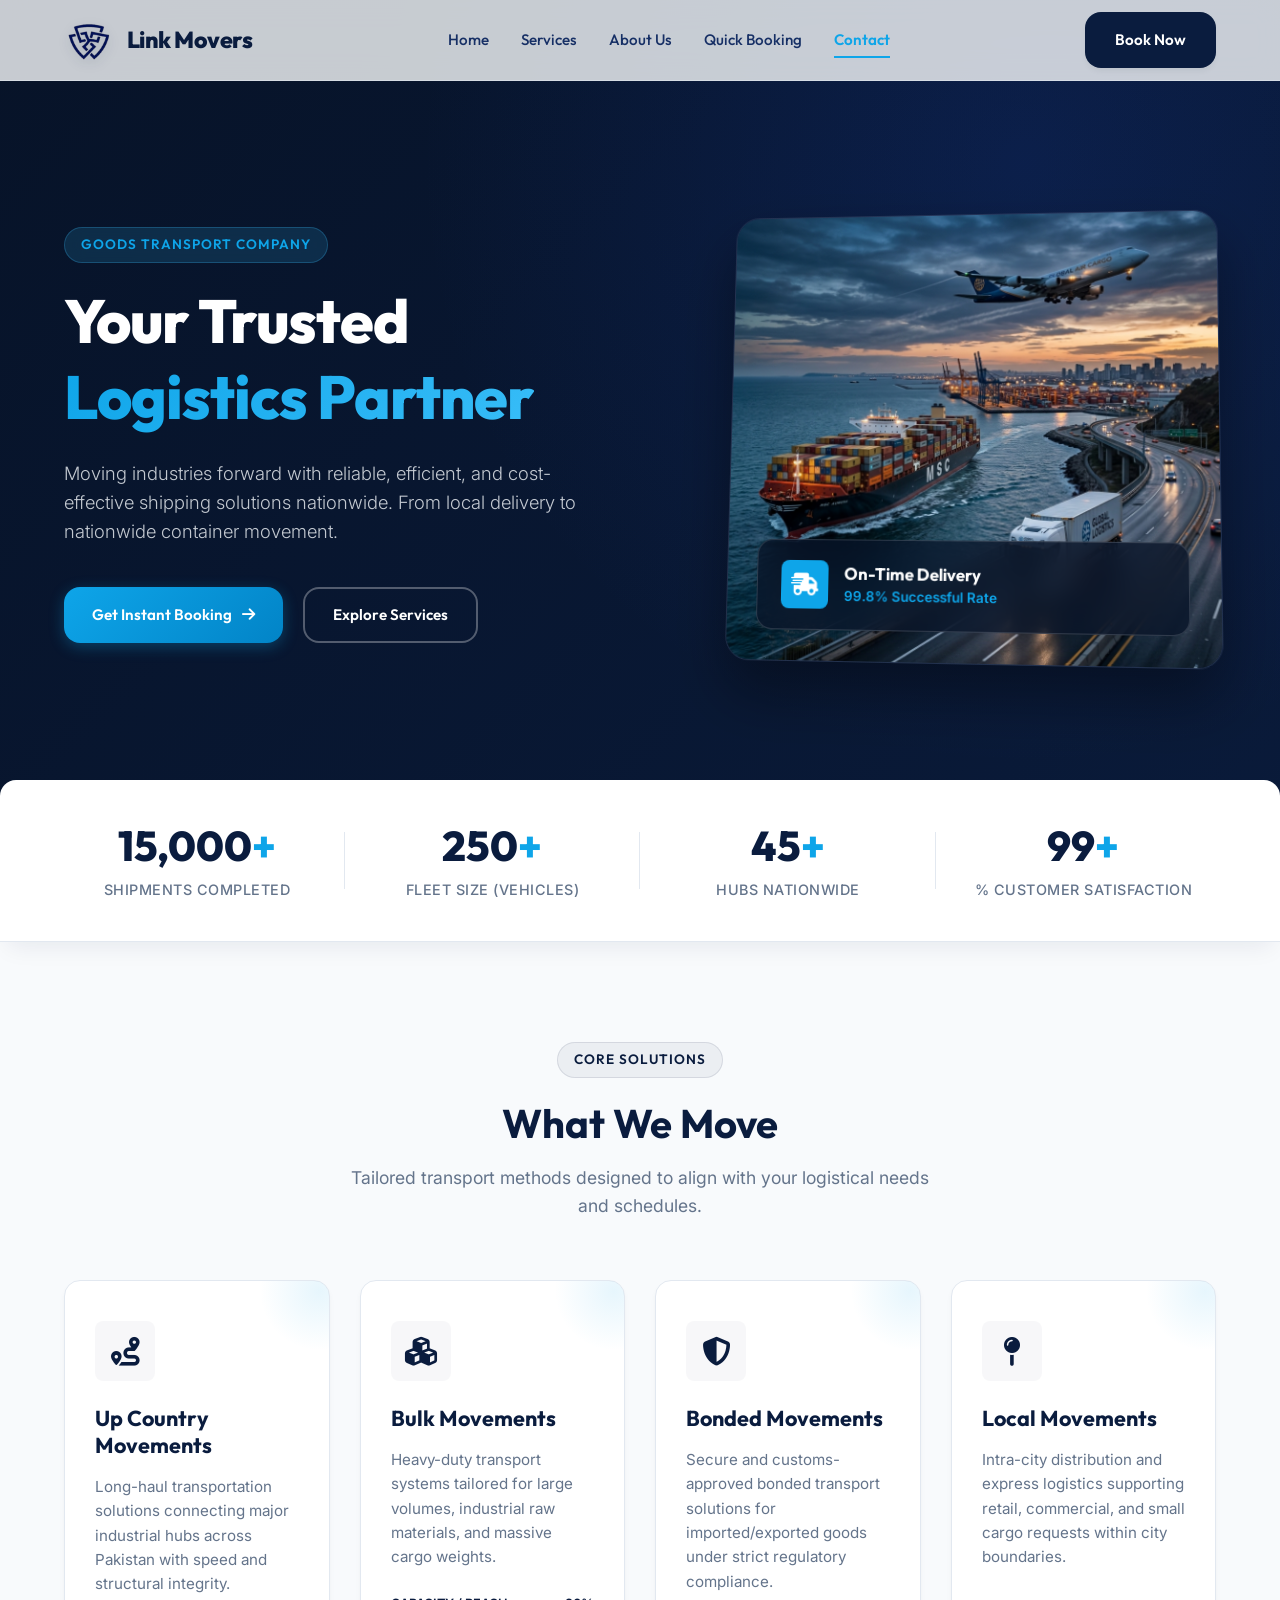
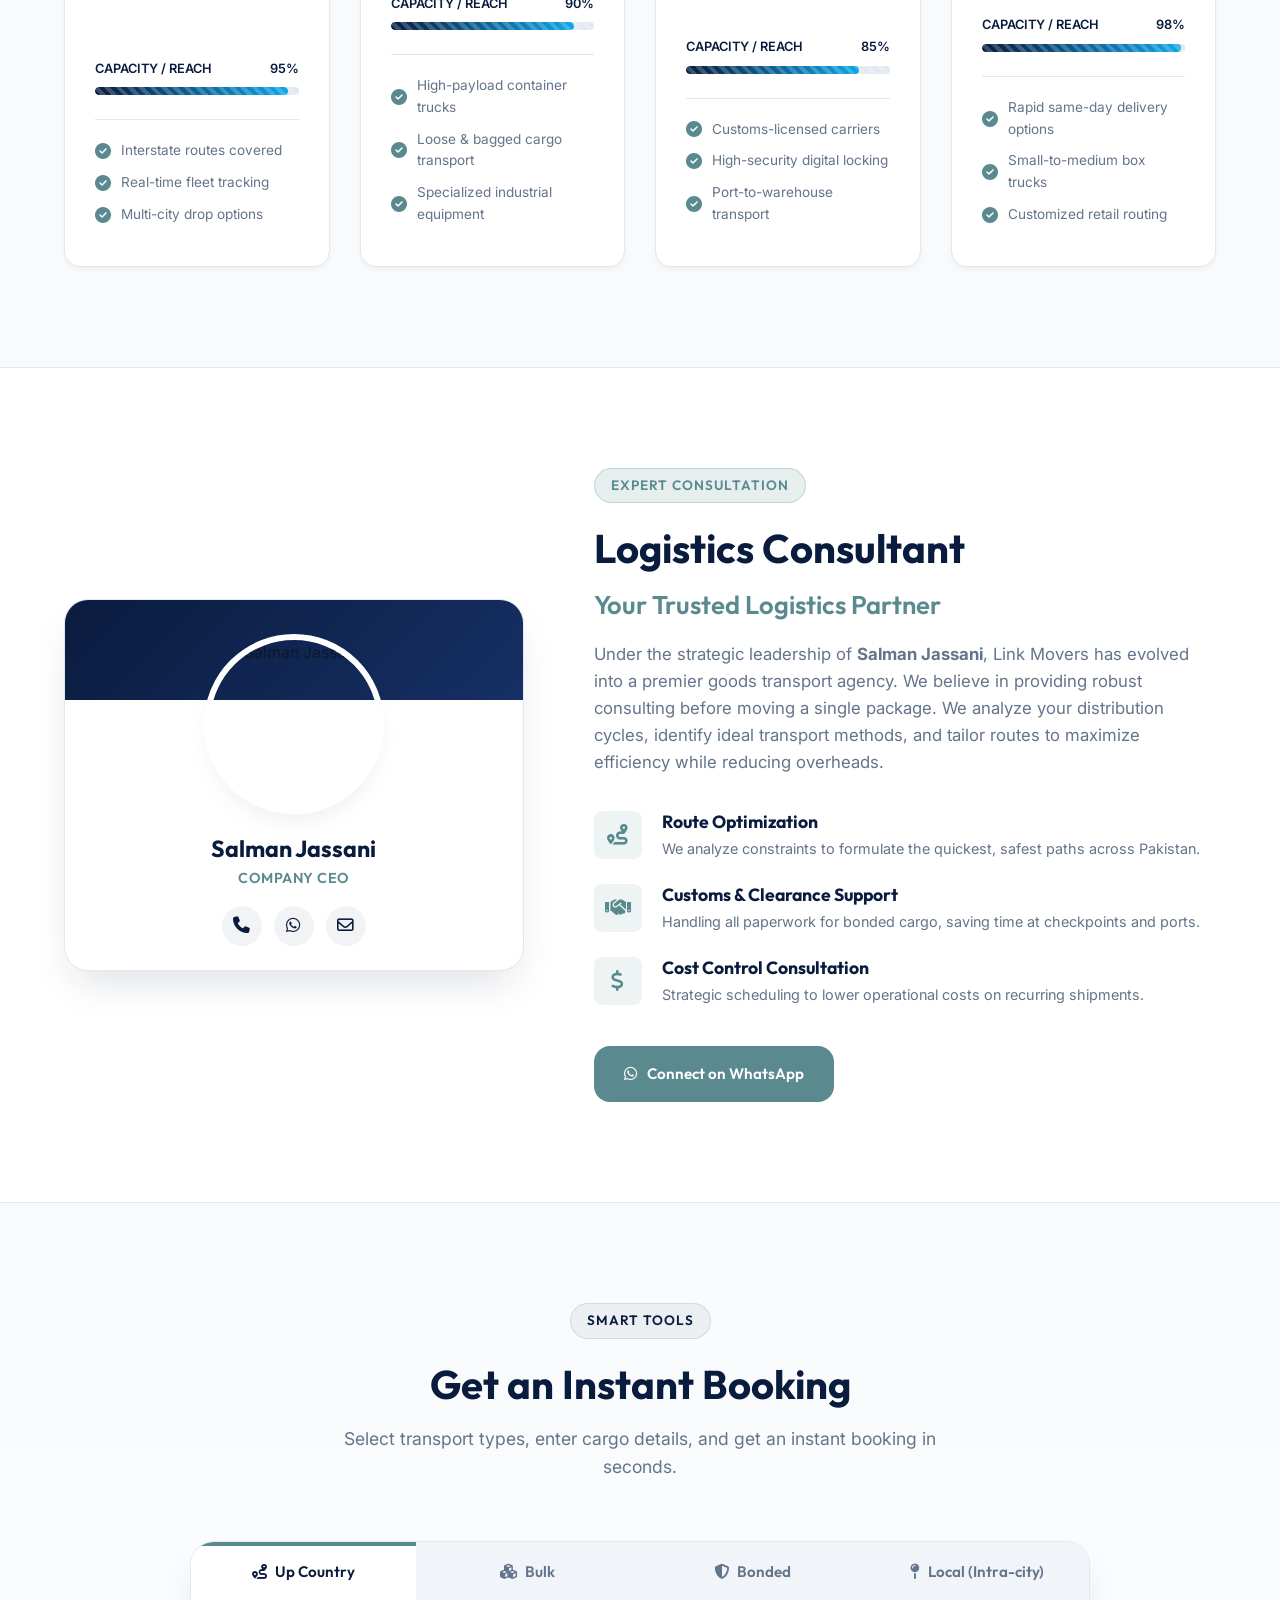
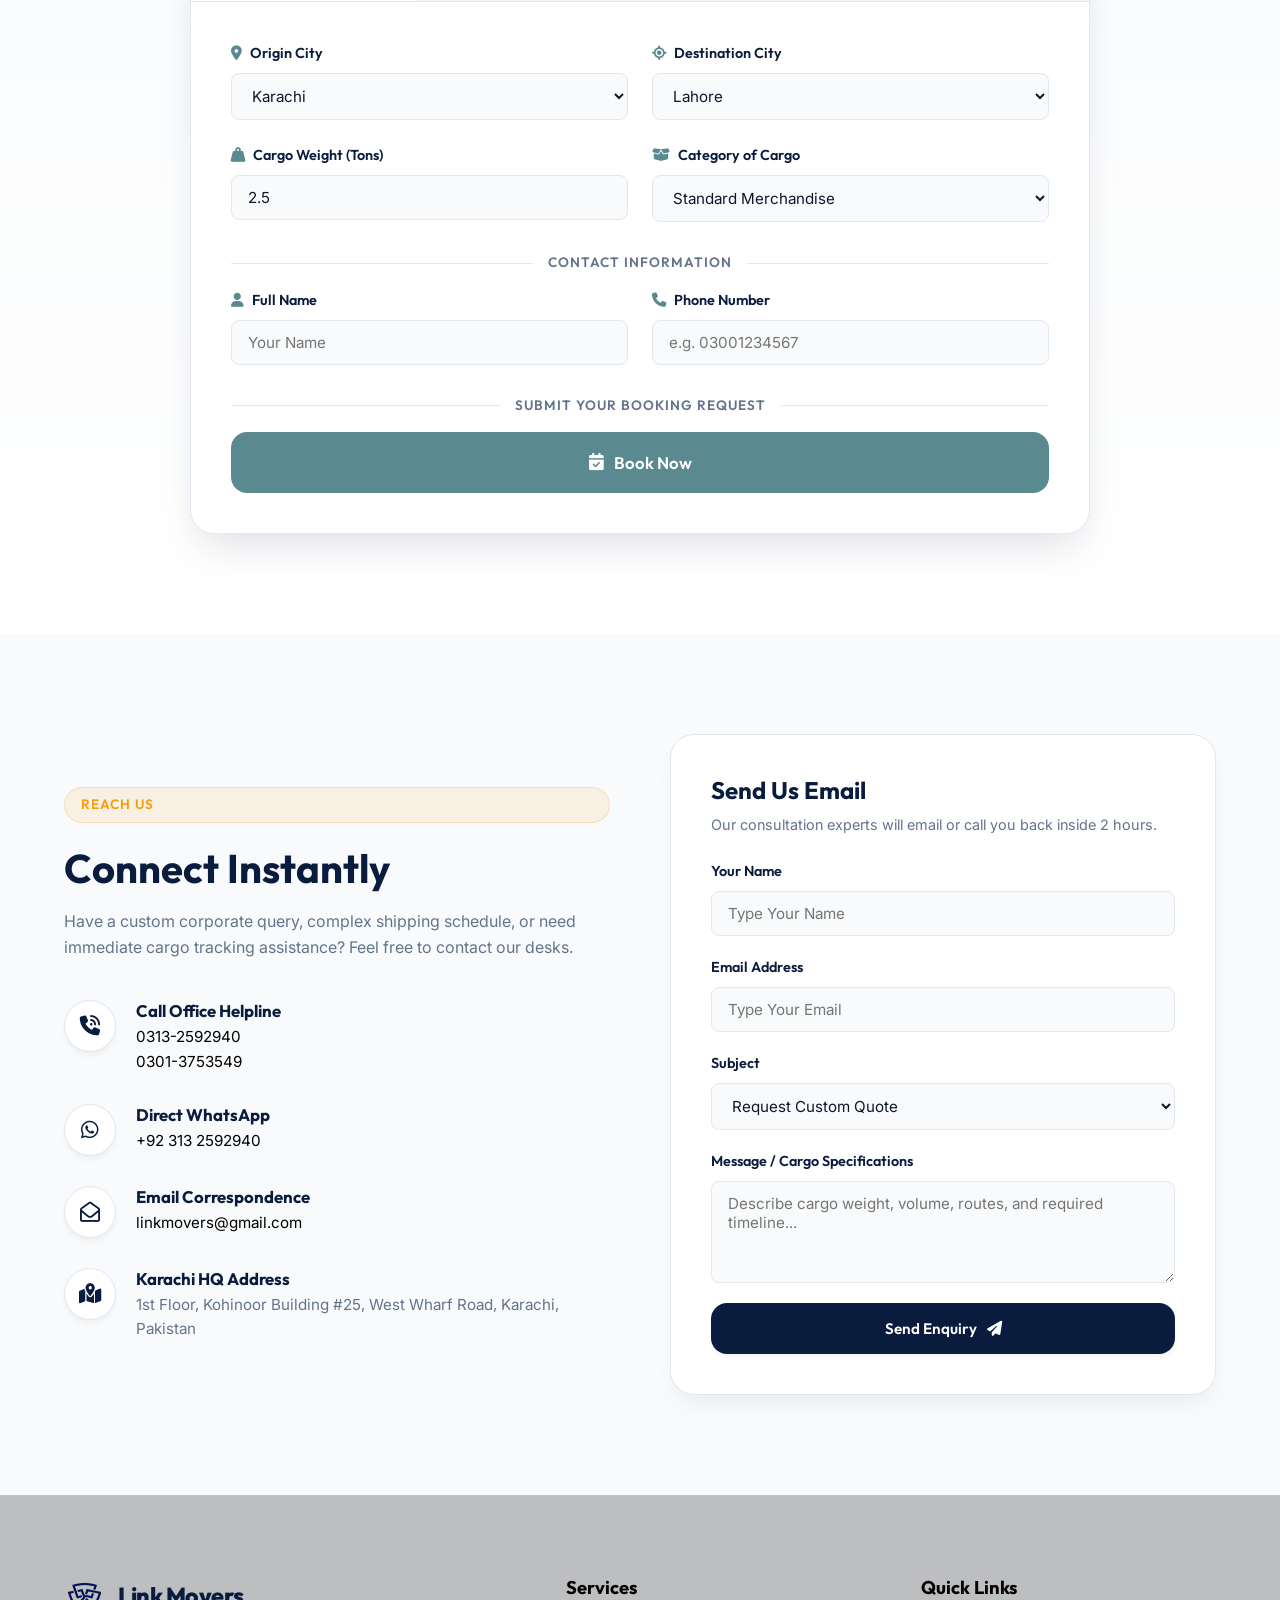
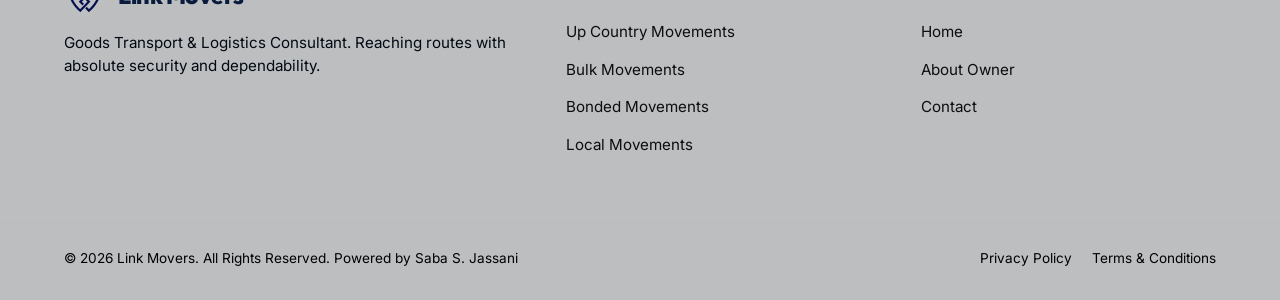
==== index.html @ 200d1d9f "Update links and contact information in index.html" ====
<!DOCTYPE html>
<html lang="en">

<head>
  <meta charset="UTF-8">
  <meta name="viewport" content="width=device-width, initial-scale=1.0">
  <meta name="description"
    content="Link Movers - Your Trusted Logistics Partner. Premium Goods Transport, Up Country Movements, Bulk Movements, Bonded Movements, and Local Movements in Pakistan.">
  <title>Link Movers | Premium Goods Transport & Logistics Consultant</title>

  <!-- Google Fonts: Outfit (headings) & Inter (body) -->
  <link rel="preconnect" href="https://fonts.googleapis.com">
  <link rel="preconnect" href="https://fonts.gstatic.com" crossorigin>
  <link
    href="https://fonts.googleapis.com/css2?family=Inter:wght@300;400;500;600;700&family=Outfit:wght@400;500;600;700;800&display=swap"
    rel="stylesheet">

  <!-- FontAwesome Icons -->
  <link rel="stylesheet" href="https://cdnjs.cloudflare.com/ajax/libs/font-awesome/6.4.0/css/all.min.css">

  <!-- Custom Stylesheet -->
  <link rel="stylesheet" href="style.css">
</head>

<body>

  <!-- Header / Navigation -->
  <header class="main-header" id="home">
    <div class="container header-container">
      <a href="#home" class="logo-box">
        <img src="assets/logo-removebg-preview.png" alt="Link Movers Logo" class="nav-logo">
        <span class="logo-text">Link <span class="accent-color">Movers</span></span>
      </a>

      <nav class="nav-bar" id="navbar">
        <a href="#home" class="nav-link">Home</a>
        <a href="#services" class="nav-link">Services</a>
        <a href="#consultant" class="nav-link">About Us</a>
        <a href="#calculator" class="nav-link">Quick Booking</a>
        <a href="#contact" class="nav-link">Contact</a>
      </nav>

      <div class="nav-cta">
        <a href="#calculator" class="btn btn-primary btn-nav">Book Now</a>
      </div>

      <button class="menu-toggle" id="menuToggle" aria-label="Toggle Menu">
        <span class="bar"></span>
        <span class="bar"></span>
        <span class="bar"></span>
      </button>
    </div>
  </header>

  <!-- Mobile Sidebar Navigation -->
  <div class="mobile-nav" id="mobileNav">
    <a href="#home" class="mobile-link">Home</a>
    <a href="#services" class="mobile-link">Services</a>
    <a href="#consultant" class="mobile-link">About Us</a>
    <a href="#calculator" class="mobile-link">Quick Booking</a>
    <a href="#contact" class="mobile-link">Contact</a>
    <a href="#calculator" class="btn btn-primary btn-block mobile-cta">Book Now</a>
  </div>

  <main>
    <!-- Hero Section -->
    <section class="hero-section">
      <div class="hero-bg-overlay"></div>
      <div class="container hero-container">
        <div class="hero-content">
          <span class="badge hero-badge">Goods Transport Company</span>
          <h1 class="hero-title">Your Trusted <br><span class="highlight-text">Logistics Partner</span></h1>
          <p class="hero-subtitle">Moving industries forward with reliable, efficient, and cost-effective shipping
            solutions nationwide. From local delivery to nationwide container movement.</p>
          <div class="hero-actions">
            <a href="#calculator" class="btn btn-gradient">Get Instant Booking<i class="fas fa-arrow-right"></i></a>
            <a href="#services" class="btn btn-outline">Explore Services</a>
          </div>
        </div>
        <div class="hero-visual">
          <div class="visual-card">
            <img src="assets/hero-bg.png" alt="Logistics Network" class="hero-img">
            <div class="floating-stat-box">
              <div class="stat-icon"><i class="fas fa-truck-fast"></i></div>
              <div>
                <h4>On-Time Delivery</h4>
                <p>99.8% Successful Rate</p>
              </div>
            </div>
          </div>
        </div>
      </div>
    </section>

    <!-- Stats Banner -->
    <section class="stats-banner">
      <div class="container stats-container">
        <div class="stat-item">
          <h3 class="stat-number" data-target="15000">0</h3>
          <p class="stat-label">Shipments Completed</p>
        </div>
        <div class="stat-item">
          <h3 class="stat-number" data-target="250">0</h3>
          <p class="stat-label">Fleet Size (Vehicles)</p>
        </div>
        <div class="stat-item">
          <h3 class="stat-number" data-target="45">0</h3>
          <p class="stat-label">Hubs Nationwide</p>
        </div>
        <div class="stat-item">
          <h3 class="stat-number" data-target="99">0</h3>
          <p class="stat-label">% Customer Satisfaction</p>
        </div>
      </div>
    </section>

    <!-- Services Section -->
    <section class="services-section" id="services">
      <div class="container">
        <div class="section-header text-center">
          <span class="badge section-badge">Core Solutions</span>
          <h2 class="section-title">What We Move</h2>
          <p class="section-subtitle">Tailored transport methods designed to align with your logistical needs and
            schedules.</p>
        </div>

        <div class="services-grid">
          <!-- Up Country Movements -->
          <div class="service-card">
            <div class="card-bg-glow"></div>
            <div class="service-icon">
              <i class="fas fa-route"></i>
            </div>
            <h3 class="service-title">Up Country Movements</h3>
            <p class="service-desc">Long-haul transportation solutions connecting major industrial hubs across Pakistan
              with speed and structural integrity.</p>

            <div class="service-progress-container">
              <div class="progress-info">
                <span>Capacity / Reach</span>
                <span>95%</span>
              </div>
              <div class="progress-bar-wrap">
                <div class="progress-bar" style="width: 95%;"></div>
              </div>
            </div>

            <ul class="service-features">
              <li><i class="fas fa-check-circle"></i> Interstate routes covered</li>
              <li><i class="fas fa-check-circle"></i> Real-time fleet tracking</li>
              <li><i class="fas fa-check-circle"></i> Multi-city drop options</li>
            </ul>
          </div>

          <!-- Bulk Movements -->
          <div class="service-card">
            <div class="card-bg-glow"></div>
            <div class="service-icon">
              <i class="fas fa-cubes"></i>
            </div>
            <h3 class="service-title">Bulk Movements</h3>
            <p class="service-desc">Heavy-duty transport systems tailored for large volumes, industrial raw materials,
              and massive cargo weights.</p>

            <div class="service-progress-container">
              <div class="progress-info">
                <span>Capacity / Reach</span>
                <span>90%</span>
              </div>
              <div class="progress-bar-wrap">
                <div class="progress-bar" style="width: 90%;"></div>
              </div>
            </div>

            <ul class="service-features">
              <li><i class="fas fa-check-circle"></i> High-payload container trucks</li>
              <li><i class="fas fa-check-circle"></i> Loose & bagged cargo transport</li>
              <li><i class="fas fa-check-circle"></i> Specialized industrial equipment</li>
            </ul>
          </div>

          <!-- Bonded Movements -->
          <div class="service-card">
            <div class="card-bg-glow"></div>
            <div class="service-icon">
              <i class="fas fa-shield-halved"></i>
            </div>
            <h3 class="service-title">Bonded Movements</h3>
            <p class="service-desc">Secure and customs-approved bonded transport solutions for imported/exported goods
              under strict regulatory compliance.</p>

            <div class="service-progress-container">
              <div class="progress-info">
                <span>Capacity / Reach</span>
                <span>85%</span>
              </div>
              <div class="progress-bar-wrap">
                <div class="progress-bar" style="width: 85%;"></div>
              </div>
            </div>

            <ul class="service-features">
              <li><i class="fas fa-check-circle"></i> Customs-licensed carriers</li>
              <li><i class="fas fa-check-circle"></i> High-security digital locking</li>
              <li><i class="fas fa-check-circle"></i> Port-to-warehouse transport</li>
            </ul>
          </div>

          <!-- Local Movements -->
          <div class="service-card">
            <div class="card-bg-glow"></div>
            <div class="service-icon">
              <i class="fas fa-map-pin"></i>
            </div>
            <h3 class="service-title">Local Movements</h3>
            <p class="service-desc">Intra-city distribution and express logistics supporting retail, commercial, and
              small cargo requests within city boundaries.</p>

            <div class="service-progress-container">
              <div class="progress-info">
                <span>Capacity / Reach</span>
                <span>98%</span>
              </div>
              <div class="progress-bar-wrap">
                <div class="progress-bar" style="width: 98%;"></div>
              </div>
            </div>

            <ul class="service-features">
              <li><i class="fas fa-check-circle"></i> Rapid same-day delivery options</li>
              <li><i class="fas fa-check-circle"></i> Small-to-medium box trucks</li>
              <li><i class="fas fa-check-circle"></i> Customized retail routing</li>
            </ul>
          </div>
        </div>
      </div>
    </section>

    <!-- Logistics Consultant & Owner Section -->
    <section class="consultant-section" id="consultant">
      <div class="container consultant-container">

        <div class="consultant-media">
          <div class="owner-card">
            <div class="owner-img-wrap">
              <img src="assets/salman-jassani.JPG" alt="Salman Jassani" class="owner-img">
            </div>
            <div class="owner-info">
              <h3>Salman Jassani</h3>
              <p class="owner-title">Company CEO</p>
              <div class="owner-socials">
                <a href="tel:03132592940" class="social-icon"><i class="fas fa-phone"></i></a>
                <a href="https://wa.me/923132592940" target="_blank" class="social-icon"><i
                    class="fab fa-whatsapp"></i></a>
                <a href="mailto:linkmovers@gmail.com" class="social-icon"><i class="far fa-envelope"></i></a>
              </div>
            </div>
          </div>
        </div>

        <div class="consultant-content">
          <span class="badge consultant-badge">Expert Consultation</span>
          <h2 class="section-title">Logistics Consultant</h2>
          <h3 class="consultant-subtitle">Your Trusted Logistics Partner</h3>
          <p class="consultant-text">
            Under the strategic leadership of <strong>Salman Jassani</strong>, Link Movers has evolved into a premier
            goods transport agency. We believe in providing robust consulting before moving a single package. We analyze
            your distribution cycles, identify ideal transport methods, and tailor routes to maximize efficiency while
            reducing overheads.
          </p>

          <div class="features-list">
            <div class="feature-item-small">
              <div class="fit-icon"><i class="fas fa-route"></i></div>
              <div class="fit-text">
                <h4>Route Optimization</h4>
                <p>We analyze constraints to formulate the quickest, safest paths across Pakistan.</p>
              </div>
            </div>
            <div class="feature-item-small">
              <div class="fit-icon"><i class="fas fa-handshake"></i></div>
              <div class="fit-text">
                <h4>Customs & Clearance Support</h4>
                <p>Handling all paperwork for bonded cargo, saving time at checkpoints and ports.</p>
              </div>
            </div>
            <div class="feature-item-small">
              <div class="fit-icon"><i class="fas fa-dollar-sign"></i></div>
              <div class="fit-text">
                <h4>Cost Control Consultation</h4>
                <p>Strategic scheduling to lower operational costs on recurring shipments.</p>
              </div>
            </div>
          </div>

          <div class="consultant-cta">
            <a href="https://wa.me/923132592940" target="_blank" class="btn btn-secondary"><i
                class="fab fa-whatsapp"></i> Connect on WhatsApp</a>
          </div>
        </div>

      </div>
    </section>

    <!-- Interactive Cost & Booking Calculator -->
    <section class="calculator-section" id="calculator">
      <div class="container">
        <div class="section-header text-center">
          <span class="badge section-badge">Smart Tools</span>
          <h2 class="section-title">Get an Instant Booking</h2>
          <p class="section-subtitle">Select transport types, enter cargo details, and get an instant booking in
            seconds.</p>
        </div>

        <div class="calc-card">
          <div class="calc-tabs">
            <button class="calc-tab active" data-type="up-country"><i class="fas fa-route"></i> Up Country</button>
            <button class="calc-tab" data-type="bulk"><i class="fas fa-cubes"></i> Bulk</button>
            <button class="calc-tab" data-type="bonded"><i class="fas fa-shield-halved"></i> Bonded</button>
            <button class="calc-tab" data-type="local"><i class="fas fa-map-pin"></i> Local (Intra-city)</button>
          </div>

          <form id="quoteForm" class="calc-form">
            <div class="form-grid">

              <!-- Route Details -->
              <div class="form-group" id="originGroup">
                <label for="origin"><i class="fas fa-location-dot"></i> Origin City</label>
                <select id="origin" required>
                  <option value="karachi" selected>Karachi</option>
                  <option value="lahore">Lahore</option>
                  <option value="islamabad">Islamabad</option>
                  <option value="faisalabad">Faisalabad</option>
                  <option value="peshawar">Peshawar</option>
                  <option value="multan">Multan</option>
                  <option value="quetta">Quetta</option>
                </select>
              </div>

              <div class="form-group" id="destinationGroup">
                <label for="destination"><i class="fas fa-location-crosshairs"></i> Destination City</label>
                <select id="destination" required>
                  <option value="karachi">Karachi</option>
                  <option value="lahore" selected>Lahore</option>
                  <option value="islamabad">Islamabad</option>
                  <option value="faisalabad">Faisalabad</option>
                  <option value="peshawar">Peshawar</option>
                  <option value="multan">Multan</option>
                  <option value="quetta">Quetta</option>
                </select>
              </div>

              <!-- Cargo Details -->
              <div class="form-group">
                <label for="weight"><i class="fas fa-weight-hanging"></i> Cargo Weight (Tons)</label>
                <input type="number" id="weight" min="0.5" max="50" step="0.1" value="2.5" required>
              </div>

              <div class="form-group">
                <label for="cargoType"><i class="fas fa-box-open"></i> Category of Cargo</label>
                <select id="cargoType" required>
                  <option value="standard">Standard Merchandise</option>
                  <option value="fragile">Fragile Goods</option>
                  <option value="refrigerated">Refrigerated / Cold-chain</option>
                  <option value="hazard">Hazardous Chemicals</option>
                </select>
              </div>

            </div>

            <!-- Booking Contact Info -->
            <div class="form-divider"><span>Contact Information</span></div>
            <div class="form-grid">
              <div class="form-group">
                <label for="bookName"><i class="fas fa-user"></i> Full Name</label>
                <input type="text" id="bookName" placeholder="Your Name" required>
              </div>
              <div class="form-group">
                <label for="bookPhone"><i class="fas fa-phone"></i> Phone Number</label>
                <input type="tel" id="bookPhone" placeholder="e.g. 03001234567" required>
              </div>
            </div>

            <!-- Actions -->
            <div class="form-divider"><span>Submit Your Booking Request</span></div>
            <div class="form-group">
              <div class="calc-actions">
                <button type="submit" class="btn btn-secondary btn-large btn-block" id="bookBtn">
                  <i class="fas fa-calendar-check"></i> Book Now
                </button>
              </div>
          </form>
        </div>
      </div>
    </section>

    <!-- Contact & Map Section -->
    <section class="contact-section" id="contact">
      <div class="container">

        <div class="contact-layout">

          <div class="contact-info-panel">
            <span class="badge contact-badge">Reach Us</span>
            <h2 class="section-title text-left">Connect Instantly</h2>
            <p class="panel-desc">Have a custom corporate query, complex shipping schedule, or need immediate cargo
              tracking assistance? Feel free to contact our desks.</p>

            <div class="contact-list">
              <!-- Item -->
              <div class="contact-item">
                <div class="c-icon"><i class="fas fa-phone-volume"></i></div>
                <div class="c-details">
                  <h4>Call Office Helpline</h4>
                  <p><a href="tel:03132592940">0313-2592940</a></p>
                  <p><a href="tel:03013753549">0301-3753549</a></p>
                </div>
              </div>
              <!-- Item -->
              <div class="contact-item">
                <div class="c-icon"><i class="fab fa-whatsapp"></i></div>
                <div class="c-details">
                  <h4>Direct WhatsApp</h4>
                  <p><a href="https://wa.me/923132592940" target="_blank">+92 313 2592940</a></p>
                </div>
              </div>
              <!-- Item -->
              <div class="contact-item">
                <div class="c-icon"><i class="far fa-envelope-open"></i></div>
                <div class="c-details">
                  <h4>Email Correspondence</h4>
                  <p><a href="mailto:linkmovers@gmail.com">linkmovers@gmail.com</a></p>
                </div>
              </div>
              <!-- Item -->
              <div class="contact-item">
                <div class="c-icon"><i class="fas fa-map-location-dot"></i></div>
                <div class="c-details">
                  <h4>Karachi HQ Address</h4>
                  <p>1st Floor, Kohinoor Building #25, West Wharf Road, Karachi, Pakistan</p>
                </div>
              </div>
            </div>
          </div>

          <div class="contact-form-panel">
            <h3>Send Us Email</h3>
            <p>Our consultation experts will email or call you back inside 2 hours.</p>

            <form id="contactForm" class="contact-form">
              <div class="form-group">
                <label for="contactName">Your Name</label>
                <input type="text" id="contactName" placeholder="Type Your Name" required>
              </div>
              <div class="form-group">
                <label for="contactEmail">Email Address</label>
                <input type="email" id="contactEmail" placeholder="Type Your Email" required>
              </div>
              <div class="form-group">
                <label for="contactSubject">Subject</label>
                <select id="contactSubject">
                  <option value="quote">Request Custom Quote</option>
                  <option value="consultation">Request Logistics Consultation</option>
                  <option value="tracking">Cargo Tracking Assistance</option>
                  <option value="feedback">Corporate Partner feedback</option>
                </select>
              </div>
              <div class="form-group">
                <label for="contactMessage">Message / Cargo Specifications</label>
                <textarea id="contactMessage" rows="4"
                  placeholder="Describe cargo weight, volume, routes, and required timeline..." required></textarea>
              </div>
              <button type="submit" class="btn btn-primary btn-block">
                Send Enquiry <i class="fas fa-paper-plane"></i>
              </button>
            </form>
          </div>

        </div>

      </div>
    </section>
  </main>

  <!-- Footer -->
  <footer class="main-footer">
    <div class="container footer-container">
      <div class="footer-brand">
        <div class="logo-box">
          <img src="assets/logo-removebg-preview.png" alt="Link Movers" class="footer-logo">
          <span class="logo-text">Link <span class="accent-color">Movers</span></span>
        </div>
        <p class="brand-tagline">Goods Transport & Logistics Consultant. Reaching routes with absolute security and
          dependability.</p>
      </div>

      <div class="footer-links">
        <h4>Services</h4>
        <ul>
          <li><a href="#services">Up Country Movements</a></li>
          <li><a href="#services">Bulk Movements</a></li>
          <li><a href="#services">Bonded Movements</a></li>
          <li><a href="#services">Local Movements</a></li>
        </ul>
      </div>

      <div class="footer-links">
        <h4>Quick Links</h4>
        <ul>
          <li><a href="#home">Home</a></li>
          <li><a href="#consultant">About Owner</a></li>
          <li><a href="#contact">Contact</a></li>
        </ul>
      </div>
    </div>

    <div class="footer-bottom">
      <div class="container fb-container">
        <p>&copy; 2026 Link Movers. All Rights Reserved. Powered by Saba S. Jassani</p>
        <div class="legal-links">
          <a href="#">Privacy Policy</a>
          <a href="#">Terms & Conditions</a>
        </div>
      </div>
    </div>
  </footer>

  <!-- Booking Confirmation Modal / Dialog -->
  <div class="modal-overlay" id="confirmModal">
    <div class="modal-card">
      <button class="modal-close" id="modalClose"><i class="fas fa-times"></i></button>
      <div class="modal-body text-center">
        <div class="success-icon-wrap">
          <div class="success-icon"><i class="fas fa-circle-check"></i></div>
        </div>
        <h2>Booking Request Logged!</h2>
        <p class="modal-desc">Thank you, <strong id="modalCustomerName">Customer</strong>! Your container allocation
          estimate has been registered. Our representative will contact you to confirm.</p>

        <div class="receipt-box text-left">
          <h4>Booking Request Preview:</h4>
          <div class="receipt-row">
            <span>Selected Service:</span>
            <strong id="recService">Up Country Movement</strong>
          </div>
          <div class="receipt-row">
            <span>Route:</span>
            <strong id="recRoute">Karachi to Lahore</strong>
          </div>
          <div class="receipt-row">
            <span>Cargo Weight:</span>
            <strong id="recWeight">5 Tons</strong>
          </div>
        </div>

        <div class="modal-actions">
          <!-- WhatsApp Button (Visible on all devices) -->
          <a id="modalWhatsAppLink" href="https://wa.me/923132592940" target="_blank"
            class="btn btn-secondary btn-block">
            </i> Confirm via WhatsApp
          </a>

          <!-- SMS Button (Visible on Mobile devices only) -->
          <a id="modalSmsLink" href="sms:+923132592940" class="btn btn-secondary btn-block mobile-only"
            style="margin-top: 10px;">
            </i> Confirm via SMS
          </a>

          <button id="modalDoneBtn" class="btn btn-outline btn-block" style="margin-top: 10px;">Return to Site</button>
        </div>
      </div>
    </div>
  </div>



  <!-- Scroll to Top Button -->
  <button id="scrollTopBtn" class="scroll-top-btn" aria-label="Scroll to top" title="Scroll to top">
    <i class="fas fa-arrow-up"></i>
  </button>

  <!-- Main Application Script -->
  <script src="app.js"></script>
</body>

</html>
---- style.css ----
/* ==========================================================================
   LINK MOVERS - PREMIUM STYLE SHEET
   ========================================================================== */

/* --- Custom Variables & Theme Tokens --- */
:root {
  --primary: #0a1c3e;
  /* Deep Royal Navy */
  --primary-light: #162f65;
  /* Navy Light */
  --secondary: #5a8a8f;
  /* Sage Blue/Teal (from flyer Services badge) */
  --secondary-hover: #487277;
  --accent: #0ea5e9;
  /* Electric Sky Blue */
  --accent-rgb: 14, 165, 233;
  --accent-gold: #f59e0b;
  /* Warm Gold Accent */
  --bg-light: #f8fafc;
  /* Slate White */
  --bg-white: #ffffff;
  --bg-card: rgba(255, 255, 255, 0.85);
  --bg-dark: #071328;
  /* Dark Midnight Blue */
  --text-dark: #0f172a;
  /* Slate Black */
  --text-light: #f1f5f9;
  /* Ice White */
  --text-muted: #64748b;
  /* Cool Grey */
  --border-color: #e2e8f0;
  /* Thin border */

  --font-headings: 'Outfit', sans-serif;
  --font-body: 'Inter', sans-serif;

  --shadow-sm: 0 4px 6px -1px rgba(0, 0, 0, 0.05);
  --shadow-md: 0 12px 24px -8px rgba(10, 28, 62, 0.08);
  --shadow-lg: 0 20px 40px -12px rgba(10, 28, 62, 0.15);
  --shadow-glowing: 0 0 25px rgba(14, 165, 233, 0.35);

  --radius-sm: 8px;
  --radius-md: 16px;
  --radius-lg: 24px;
  --radius-full: 9999px;

  --transition-smooth: all 0.4s cubic-bezier(0.16, 1, 0.3, 1);
  --transition-fast: all 0.2s ease-in-out;
}

/* --- Document Defaults & Core Reset --- */
* {
  box-sizing: border-box;
  margin: 0;
  padding: 0;
  scroll-behavior: smooth;
}

body {
  font-family: var(--font-body);
  background-color: var(--bg-light);
  color: var(--text-dark);
  line-height: 1.6;
  overflow-x: hidden;
  -webkit-font-smoothing: antialiased;
}

a {
  text-decoration: none;
  color: black;
  transition: var(--transition-fast);
}

img {
  max-width: 100%;
  height: auto;
  display: block;
}

ul {
  list-style: none;
}

/* --- Layout Utility Containers --- */
.container {
  width: 100%;
  max-width: 1200px;
  margin: 0 auto;
  padding: 0 24px;
}

section {
  padding: 100px 0;
  position: relative;
}

.text-center {
  text-align: center;
}

.text-left {
  text-align: left;
}

/* --- Badges --- */
.badge {
  display: inline-block;
  padding: 6px 16px;
  font-family: var(--font-headings);
  font-weight: 600;
  font-size: 0.85rem;
  letter-spacing: 1px;
  text-transform: uppercase;
  border-radius: var(--radius-full);
  margin-bottom: 20px;
}

.hero-badge {
  background: rgba(56, 189, 248, 0.15);
  color: var(--accent);
  border: 1px solid rgba(56, 189, 248, 0.25);
  backdrop-filter: blur(10px);
}

.section-badge {
  background: rgba(10, 28, 62, 0.05);
  color: var(--primary);
  border: 1px solid rgba(10, 28, 62, 0.1);
}

.consultant-badge {
  background: rgba(90, 138, 143, 0.15);
  color: var(--secondary);
  border: 1px solid rgba(90, 138, 143, 0.25);
}

.contact-badge {
  background: rgba(245, 158, 11, 0.1);
  color: var(--accent-gold);
  border: 1px solid rgba(245, 158, 11, 0.2);
}

/* --- Typography --- */
h1,
h2,
h3,
h4,
h5,
h6 {
  font-family: var(--font-headings);
  font-weight: 700;
  color: var(--primary);
  line-height: 1.25;
}

.section-title {
  font-size: 2.5rem;
  margin-bottom: 16px;
  position: relative;
}

.section-subtitle {
  font-size: 1.1rem;
  color: var(--text-muted);
  max-width: 600px;
  margin: 0 auto 60px auto;
}

.highlight-text {
  background: linear-gradient(135deg, var(--accent) 0%, #38bdf8 100%);
  -webkit-background-clip: text;
  background-clip: text;
  /* Added for standard cross-browser compatibility */
  -webkit-text-fill-color: transparent;
}

/* --- Interactive Buttons --- */
.btn {
  display: inline-flex;
  align-items: center;
  justify-content: center;
  gap: 10px;
  padding: 14px 28px;
  font-family: var(--font-headings);
  font-weight: 600;
  border-radius: var(--radius-md);
  border: 2px solid transparent;
  cursor: pointer;
  transition: var(--transition-smooth);
  font-size: 0.95rem;
}

.btn-primary {
  background-color: var(--primary);
  color: var(--bg-white);
  box-shadow: var(--shadow-sm);
}

.btn-primary:hover {
  background-color: var(--primary-light);
  transform: translateY(-2px);
  box-shadow: var(--shadow-md);
}

.btn-secondary {
  background-color: var(--secondary);
  color: var(--bg-white);
}

.btn-secondary:hover {
  background-color: var(--secondary-hover);
  transform: translateY(-2px);
  box-shadow: 0 8px 20px rgba(90, 138, 143, 0.3);
}

.btn-gradient {
  background: linear-gradient(135deg, var(--accent) 0%, #0284c7 100%);
  color: var(--bg-white);
  box-shadow: 0 4px 15px rgba(14, 165, 233, 0.3);
  border: none;
}

.btn-gradient:hover {
  background: linear-gradient(135deg, #38bdf8 0%, var(--accent) 100%);
  transform: translateY(-3px);
  box-shadow: 0 10px 25px rgba(14, 165, 233, 0.45);
}

.btn-outline {
  background: transparent;
  border-color: rgba(255, 255, 255, 0.3);
  color: var(--bg-white);
}

.btn-outline:hover {
  background: rgba(255, 255, 255, 0.1);
  border-color: var(--bg-white);
  transform: translateY(-2px);
}

.btn-block {
  width: 100%;
}

.btn-large {
  padding: 18px 36px;
  font-size: 1.05rem;
}

/* ==========================================================================
   HEADER & NAVBAR
   ========================================================================== */
.main-header {
  position: fixed;
  top: 0;
  left: 0;
  width: 100%;
  z-index: 1000;
  background: rgba(248, 250, 252, 0.8);
  backdrop-filter: blur(15px);
  border-bottom: 1px solid rgba(226, 232, 240, 0.6);
  transition: var(--transition-smooth);
}

.main-header.scrolled {
  padding: 10px 0;
  box-shadow: var(--shadow-md);
  background: rgba(175, 179, 187, 0.6);
}

.header-container {
  display: flex;
  align-items: center;
  justify-content: space-between;
  height: 80px;
  transition: var(--transition-smooth);
}

.main-header.scrolled .header-container {
  height: 65px;
}

/* Logo Box */
.logo-box {
  display: flex;
  align-items: center;
  gap: 12px;
}

.nav-logo {
  height: 48px;
  width: auto;
  filter: drop-shadow(0 4px 6px rgba(10, 28, 62, 0.15));
  transition: var(--transition-smooth);
}

.main-header.scrolled .nav-logo {
  height: 40px;
}

.logo-text {
  font-family: var(--font-headings);
  font-weight: 800;
  font-size: 1.45rem;
  color: var(--primary);
  letter-spacing: -0.5px;
}

/* Navbar */
.nav-bar {
  display: flex;
  align-items: center;
  gap: 32px;
}

.nav-link {
  font-family: var(--font-headings);
  font-weight: 500;
  font-size: 0.95rem;
  color: var(--primary-light);
  position: relative;
  padding: 6px 0;
}

.nav-link::after {
  content: '';
  position: absolute;
  bottom: 0;
  left: 0;
  width: 0;
  height: 2px;
  background: var(--accent);
  transition: var(--transition-fast);
}

.nav-link:hover {
  color: var(--accent);
}

.nav-link:hover::after,
.nav-link.active::after {
  width: 100%;
}

.nav-link.active {
  color: var(--accent);
  font-weight: 600;
}

/* Toggle menu button */
.menu-toggle {
  display: none;
  flex-direction: column;
  justify-content: space-between;
  width: 30px;
  height: 21px;
  background: transparent;
  border: none;
  cursor: pointer;
  z-index: 1001;
}

.menu-toggle .bar {
  width: 100%;
  height: 3px;
  background-color: var(--primary);
  border-radius: var(--radius-full);
  transition: var(--transition-smooth);
}

/* Mobile Nav Sidebar */
.mobile-nav {
  position: fixed;
  top: 0;
  right: -100%;
  width: 300px;
  height: 100vh;
  background: var(--bg-white);
  box-shadow: -10px 0 30px rgba(0, 0, 0, 0.1);
  z-index: 999;
  display: flex;
  flex-direction: column;
  padding: 100px 30px 40px 30px;
  gap: 24px;
  transition: var(--transition-smooth);
}

.mobile-nav.active {
  right: 0;
}

.mobile-link {
  font-family: var(--font-headings);
  font-weight: 600;
  font-size: 1.15rem;
  color: var(--primary);
  border-bottom: 1px solid var(--border-color);
  padding-bottom: 12px;
}

.mobile-link:hover {
  color: var(--accent);
  padding-left: 8px;
}

.mobile-cta {
  margin-top: auto;
}

/* ==========================================================================
   HERO SECTION
   ========================================================================== */
.hero-section {
  background-color: var(--bg-dark);
  min-height: 90vh;
  display: flex;
  align-items: center;
  padding-top: 140px;
  padding-bottom: 80px;
  overflow: hidden;
  color: var(--text-light);
}

.hero-bg-overlay {
  position: absolute;
  top: 0;
  left: 0;
  width: 100%;
  height: 100%;
  background: radial-gradient(circle at 80% 20%, rgba(29, 78, 216, 0.15) 0%, transparent 50%),
    linear-gradient(135deg, rgba(7, 19, 40, 0.95) 0%, rgba(10, 28, 62, 0.8) 100%);
  z-index: 1;
}

.hero-container {
  display: grid;
  grid-template-columns: 1.1fr 0.9fr;
  align-items: center;
  gap: 60px;
  position: relative;
  z-index: 2;
}

.hero-content {
  display: flex;
  flex-direction: column;
  align-items: flex-start;
}

.hero-title {
  font-size: 3.8rem;
  font-weight: 800;
  color: var(--bg-white);
  margin-bottom: 24px;
  letter-spacing: -1px;
}

.hero-subtitle {
  font-size: 1.15rem;
  color: rgba(241, 245, 249, 0.8);
  margin-bottom: 40px;
  max-width: 540px;
  font-weight: 300;
}

.hero-actions {
  display: flex;
  gap: 20px;
  flex-wrap: wrap;
}

/* Visual Panel */
.hero-visual {
  position: relative;
}

.visual-card {
  position: relative;
  border-radius: var(--radius-lg);
  overflow: hidden;
  box-shadow: 0 30px 60px rgba(0, 0, 0, 0.4);
  border: 1px solid rgba(255, 255, 255, 0.1);
  transform: perspective(1000px) rotateY(-5deg) rotateX(5deg);
  transition: var(--transition-smooth);
}

.visual-card:hover {
  transform: perspective(1000px) rotateY(0deg) rotateX(0deg) scale(1.02);
}

.hero-img {
  width: 100%;
  height: 450px;
  object-fit: cover;
}

/* Floating overlay block */
.floating-stat-box {
  position: absolute;
  bottom: 30px;
  left: 30px;
  right: 30px;
  background: rgba(7, 19, 40, 0.75);
  backdrop-filter: blur(15px);
  border: 1px solid rgba(255, 255, 255, 0.15);
  padding: 20px 24px;
  border-radius: var(--radius-md);
  display: flex;
  align-items: center;
  gap: 16px;
  box-shadow: var(--shadow-lg);
  animation: floatEffect 4s ease-in-out infinite;
}

.stat-icon {
  width: 48px;
  height: 48px;
  border-radius: var(--radius-sm);
  background: var(--accent);
  color: var(--bg-white);
  display: flex;
  align-items: center;
  justify-content: center;
  font-size: 1.4rem;
}

.floating-stat-box h4 {
  color: var(--bg-white);
  font-size: 1.05rem;
  margin-bottom: 2px;
}

.floating-stat-box p {
  color: var(--accent);
  font-size: 0.85rem;
  font-weight: 600;
}

@keyframes floatEffect {

  0%,
  100% {
    transform: translateY(0);
  }

  50% {
    transform: translateY(-8px);
  }
}

/* ==========================================================================
   STATS BANNER
   ========================================================================== */
.stats-banner {
  background: var(--bg-white);
  padding: 40px 0;
  border-bottom: 1px solid var(--border-color);
  margin-top: -30px;
  position: relative;
  z-index: 10;
  border-radius: var(--radius-md) var(--radius-md) 0 0;
  box-shadow: var(--shadow-md);
}

.stats-container {
  display: grid;
  grid-template-columns: repeat(4, 1fr);
  gap: 30px;
  text-align: center;
}

.stat-item {
  position: relative;
}

.stat-item:not(:last-child)::after {
  content: '';
  position: absolute;
  right: -15px;
  top: 15%;
  height: 70%;
  width: 1px;
  background-color: var(--border-color);
}

.stat-number {
  font-size: 2.6rem;
  font-weight: 800;
  color: var(--primary);
  margin-bottom: 6px;
}

.stat-number::after {
  content: '+';
  color: var(--accent);
}

.stat-label {
  font-size: 0.9rem;
  color: var(--text-muted);
  font-weight: 500;
  text-transform: uppercase;
  letter-spacing: 0.5px;
}

/* ==========================================================================
   SERVICES SECTION
   ========================================================================== */
.services-section {
  background-color: var(--bg-light);
}

.services-grid {
  display: grid;
  grid-template-columns: repeat(auto-fit, minmax(260px, 1fr));
  gap: 30px;
}

.service-card {
  background: var(--bg-white);
  border: 1px solid var(--border-color);
  border-radius: var(--radius-md);
  padding: 40px 30px;
  position: relative;
  overflow: hidden;
  transition: var(--transition-smooth);
  display: flex;
  flex-direction: column;
  box-shadow: var(--shadow-sm);
}

.service-card:hover {
  transform: translateY(-8px);
  box-shadow: var(--shadow-lg);
  border-color: rgba(14, 165, 233, 0.3);
}

.card-bg-glow {
  position: absolute;
  top: -50px;
  right: -50px;
  width: 120px;
  height: 120px;
  background: radial-gradient(circle, rgba(14, 165, 233, 0.1) 0%, transparent 70%);
  border-radius: 50%;
  transition: var(--transition-smooth);
}

.service-card:hover .card-bg-glow {
  transform: scale(2);
  background: radial-gradient(circle, rgba(14, 165, 233, 0.15) 0%, transparent 70%);
}

.service-icon {
  width: 60px;
  height: 60px;
  background: rgba(10, 28, 62, 0.03);
  border-radius: var(--radius-sm);
  display: flex;
  align-items: center;
  justify-content: center;
  font-size: 1.8rem;
  color: var(--primary);
  margin-bottom: 24px;
  transition: var(--transition-smooth);
}

.service-card:hover .service-icon {
  background: var(--primary);
  color: var(--bg-white);
  transform: scale(1.05);
}

.service-title {
  font-size: 1.35rem;
  margin-bottom: 16px;
}

.service-desc {
  color: var(--text-muted);
  font-size: 0.95rem;
  margin-bottom: 24px;
  flex-grow: 1;
}

/* Custom interactive progress indicators matching flyer */
.service-progress-container {
  margin-bottom: 24px;
}

.progress-info {
  display: flex;
  justify-content: space-between;
  font-size: 0.8rem;
  font-weight: 600;
  color: var(--primary);
  margin-bottom: 8px;
  text-transform: uppercase;
}

.progress-bar-wrap {
  height: 8px;
  background: var(--border-color);
  border-radius: var(--radius-full);
  overflow: hidden;
  position: relative;
}

/* Hatch pattern matching flyer style */
.progress-bar-wrap::after {
  content: '';
  position: absolute;
  top: 0;
  left: 0;
  width: 100%;
  height: 100%;
  background-image: repeating-linear-gradient(45deg,
      transparent,
      transparent 4px,
      rgba(255, 255, 255, 0.25) 4px,
      rgba(255, 255, 255, 0.25) 8px);
  opacity: 0.8;
  z-index: 2;
}

.progress-bar {
  height: 100%;
  background: linear-gradient(90deg, var(--primary) 0%, var(--accent) 100%);
  border-radius: var(--radius-full);
  transition: width 1.5s cubic-bezier(0.1, 1, 0.1, 1);
  position: relative;
}

.service-features {
  border-top: 1px solid var(--border-color);
  padding-top: 20px;
  display: flex;
  flex-direction: column;
  gap: 10px;
}

.service-features li {
  font-size: 0.85rem;
  color: var(--text-muted);
  display: flex;
  align-items: center;
  gap: 10px;
}

.service-features li i {
  color: var(--secondary);
  font-size: 1rem;
}

/* ==========================================================================
   CONSULTANT & OWNER SECTION
   ========================================================================== */
.consultant-section {
  background: var(--bg-white);
  border-top: 1px solid var(--border-color);
  border-bottom: 1px solid var(--border-color);
}

.consultant-container {
  display: grid;
  grid-template-columns: 0.85fr 1.15fr;
  gap: 70px;
  align-items: center;
}

/* Media (Owner profile card) */
.owner-card {
  background: var(--bg-white);
  border: 1px solid var(--border-color);
  border-radius: var(--radius-lg);
  padding: 24px;
  box-shadow: var(--shadow-lg);
  position: relative;
  text-align: center;
  overflow: hidden;
}

.owner-card::before {
  content: '';
  position: absolute;
  top: 0;
  left: 0;
  width: 100%;
  height: 100px;
  background: linear-gradient(135deg, var(--primary) 0%, var(--primary-light) 100%);
  z-index: 1;
}

.owner-img-wrap {
  position: relative;
  width: 180px;
  height: 180px;
  margin: 10px auto 20px auto;
  border-radius: 50%;
  border: 6px solid var(--bg-white);
  overflow: hidden;
  box-shadow: var(--shadow-md);
  z-index: 2;
}

.owner-img {
  width: 100%;
  height: 100%;
  object-fit: cover;
  transition: var(--transition-smooth);
}

.owner-card:hover .owner-img {
  transform: scale(1.08);
}

.owner-info {
  position: relative;
  z-index: 2;
}

.owner-info h3 {
  font-size: 1.45rem;
  color: var(--primary);
  margin-bottom: 4px;
}

.owner-title {
  color: var(--secondary);
  font-family: var(--font-headings);
  font-weight: 600;
  font-size: 0.9rem;
  text-transform: uppercase;
  letter-spacing: 0.5px;
  margin-bottom: 16px;
}

.owner-socials {
  display: flex;
  justify-content: center;
  gap: 12px;
}

.social-icon {
  width: 40px;
  height: 40px;
  border-radius: 50%;
  background: rgba(10, 28, 62, 0.05);
  color: var(--primary);
  display: flex;
  align-items: center;
  justify-content: center;
  font-size: 1.05rem;
  transition: var(--transition-fast);
}

.social-icon:hover {
  background: var(--primary);
  color: var(--bg-white);
  transform: translateY(-2px);
}

/* Consultant Content */
.consultant-subtitle {
  font-size: 1.6rem;
  color: var(--secondary);
  margin-bottom: 20px;
  font-weight: 600;
}

.consultant-text {
  color: var(--text-muted);
  margin-bottom: 35px;
  font-size: 1.05rem;
}

.features-list {
  display: flex;
  flex-direction: column;
  gap: 24px;
  margin-bottom: 40px;
}

.feature-item-small {
  display: flex;
  align-items: flex-start;
  gap: 20px;
}

.fit-icon {
  width: 48px;
  height: 48px;
  border-radius: var(--radius-sm);
  background: rgba(90, 138, 143, 0.1);
  color: var(--secondary);
  display: flex;
  align-items: center;
  justify-content: center;
  font-size: 1.3rem;
  flex-shrink: 0;
}

.fit-text h4 {
  font-size: 1.1rem;
  margin-bottom: 4px;
}

.fit-text p {
  font-size: 0.9rem;
  color: var(--text-muted);
}

/* ==========================================================================
   QUOTE & BOOKING CALCULATOR SECTION
   ========================================================================== */
.calculator-section {
  background: linear-gradient(180deg, var(--bg-light) 0%, var(--bg-white) 100%);
}

.calc-card {
  background: var(--bg-white);
  border: 1px solid var(--border-color);
  border-radius: var(--radius-lg);
  box-shadow: var(--shadow-lg);
  overflow: hidden;
  max-width: 900px;
  margin: 0 auto;
}

/* Tabs */
.calc-tabs {
  display: grid;
  grid-template-columns: repeat(4, 1fr);
  background: #f1f5f9;
  border-bottom: 1px solid var(--border-color);
}

.calc-tab {
  padding: 20px 10px;
  border: none;
  background: transparent;
  font-family: var(--font-headings);
  font-weight: 600;
  font-size: 0.95rem;
  color: var(--text-muted);
  cursor: pointer;
  display: flex;
  align-items: center;
  justify-content: center;
  gap: 8px;
  transition: var(--transition-fast);
}

.calc-tab:hover {
  color: var(--primary);
  background: rgba(255, 255, 255, 0.5);
}

.calc-tab.active {
  background: var(--bg-white);
  color: var(--primary);
  position: relative;
}

.calc-tab.active::after {
  content: '';
  position: absolute;
  top: 0;
  left: 0;
  width: 100%;
  height: 4px;
  background-color: var(--secondary);
}

/* Calculator Form */
.calc-form {
  padding: 40px;
}

.form-grid {
  display: grid;
  grid-template-columns: repeat(2, 1fr);
  gap: 24px;
}

.form-divider {
  grid-column: 1 / -1;
  display: flex;
  align-items: center;
  text-align: center;
  margin: 30px 0 15px 0;
}

.form-divider::before,
.form-divider::after {
  content: '';
  flex: 1;
  border-bottom: 1px solid var(--border-color);
}

.form-divider span {
  padding: 0 15px;
  font-family: var(--font-headings);
  font-weight: 600;
  font-size: 0.85rem;
  color: var(--text-muted);
  text-transform: uppercase;
  letter-spacing: 1px;
}

.form-group {
  display: flex;
  flex-direction: column;
  gap: 8px;
}

.form-group label {
  font-family: var(--font-headings);
  font-weight: 600;
  font-size: 0.9rem;
  color: var(--primary);
  display: flex;
  align-items: center;
  gap: 8px;
}

.form-group label i {
  color: var(--secondary);
}

.form-group input,
.form-group select,
.form-group textarea {
  padding: 12px 16px;
  border: 1px solid var(--border-color);
  border-radius: var(--radius-sm);
  font-family: var(--font-body);
  font-size: 0.95rem;
  color: var(--text-dark);
  background-color: var(--bg-light);
  outline: none;
  transition: var(--transition-fast);
}

.form-group input:focus,
.form-group select:focus,
.form-group textarea:focus {
  border-color: var(--secondary);
  background-color: var(--bg-white);
  box-shadow: 0 0 0 3px rgba(90, 138, 143, 0.15);
}

/* Quote Display Container */
.quote-display-box {
  background: rgba(10, 28, 62, 0.02);
  border: 1px dashed var(--secondary);
  border-radius: var(--radius-md);
  padding: 24px;
  margin-top: 30px;
  margin-bottom: 30px;
  position: relative;
}

.quote-header {
  display: flex;
  justify-content: space-between;
  align-items: center;
  margin-bottom: 16px;
  border-bottom: 1px solid rgba(10, 28, 62, 0.08);
  padding-bottom: 12px;
}

.quote-header h3 {
  font-size: 1.15rem;
  color: var(--primary);
}

.live-tag {
  background: rgba(245, 158, 11, 0.15);
  color: var(--accent-gold);
  padding: 4px 10px;
  font-size: 0.75rem;
  font-weight: 700;
  border-radius: var(--radius-sm);
  letter-spacing: 0.5px;
}

.quote-stats {
  display: grid;
  grid-template-columns: repeat(3, 1fr);
  gap: 20px;
}

.q-stat {
  display: flex;
  flex-direction: column;
}

.q-label {
  font-size: 0.8rem;
  color: var(--text-muted);
  font-weight: 500;
  text-transform: uppercase;
}

.q-stat strong {
  font-family: var(--font-headings);
  font-size: 1.2rem;
  color: var(--primary);
  margin-top: 4px;
}

.q-stat.highlighted strong {
  color: var(--accent);
  font-size: 1.45rem;
  font-weight: 800;
}

/* ==========================================================================
   CONTACT SECTION
   ========================================================================== */
.contact-section {
  background-color: var(--bg-light);
}

.contact-layout {
  display: grid;
  grid-template-columns: 1fr 1fr;
  gap: 60px;
  align-items: stretch;
}

/* Info Panel */
.contact-info-panel {
  display: flex;
  flex-direction: column;
  justify-content: center;
}

.panel-desc {
  color: var(--text-muted);
  margin-bottom: 40px;
}

.contact-list {
  display: flex;
  flex-direction: column;
  gap: 30px;
}

.contact-item {
  display: flex;
  align-items: flex-start;
  gap: 20px;
}

.c-icon {
  width: 52px;
  height: 52px;
  background: var(--bg-white);
  border: 1px solid var(--border-color);
  color: var(--primary);
  border-radius: 50%;
  display: flex;
  align-items: center;
  justify-content: center;
  font-size: 1.25rem;
  box-shadow: var(--shadow-sm);
  flex-shrink: 0;
  transition: var(--transition-fast);
}

.contact-item:hover .c-icon {
  background: var(--primary);
  color: var(--bg-white);
  transform: scale(1.05);
}

.c-details h4 {
  font-size: 1.05rem;
  margin-bottom: 4px;
}

.c-details p {
  color: var(--text-muted);
  font-size: 0.95rem;
}

.c-details a:hover {
  color: var(--accent);
}

/* Form Panel */
.contact-form-panel {
  background: var(--bg-white);
  border: 1px solid var(--border-color);
  border-radius: var(--radius-lg);
  padding: 40px;
  box-shadow: var(--shadow-md);
}

.contact-form-panel h3 {
  font-size: 1.5rem;
  margin-bottom: 8px;
}

.contact-form-panel p {
  color: var(--text-muted);
  font-size: 0.9rem;
  margin-bottom: 24px;
}

.contact-form {
  display: flex;
  flex-direction: column;
  gap: 20px;
}

/* Hide SMS button on desktop and larger screens */
.mobile-only {
  display: none !important;
}

/* Show SMS button on screen widths 768px or smaller (Mobile/Tablets) */
@media (max-width: 768px) {
  .mobile-only {
    display: inline-block !important;
    margin-right: 20px;
    /* Matches button layout */
  }
}

/* ==========================================================================
   FOOTER
   ========================================================================== */
.main-footer {
  background-color: rgba(0, 0, 0, 0.24);
  color: var(--text-light);
  padding-top: 80px;
  border-top: 1px solid rgba(255, 255, 255, 0.05);
}

.footer-container {
  display: grid;
  grid-template-columns: 1.5fr 1fr 1fr;
  gap: 60px;
  padding-bottom: 60px;
}

.footer-brand {
  display: flex;
  flex-direction: column;
  align-items: flex-start;
  gap: 16px;
}

.footer-logo {
  height: 40px;
  filter: drop-shadow(0 4px 6px rgba(255, 255, 255, 0.1));
}

.brand-tagline {
  color: rgb(1, 10, 20);
  font-size: 0.95rem;
  line-height: 1.5;
}

.footer-links h4 {
  color: rgb(8, 0, 0);
  font-size: 1.15rem;
  margin-bottom: 20px;
}

.footer-links ul {
  display: flex;
  flex-direction: column;
  gap: 12px;
}

.footer-links a {
  color: rgba(0, 0, 0, 0.932);
  font-size: 0.95rem;
}

.footer-links a:hover {
  color: var(--accent);
  padding-left: 5px;
}

.footer-bottom {
  border-top: 1px solid rgba(255, 255, 255, 0.05);
  padding: 30px 0;
  font-size: 0.85rem;
  color: black
}

.fb-container {
  display: flex;
  justify-content: space-between;
  align-items: center;
  flex-wrap: wrap;
  gap: 20px;
}

.legal-links {
  display: flex;
  gap: 20px;
}

.legal-links a:hover {
  color: var(--bg-white);
}

/* ==========================================================================
   MODAL / POPUP INTERFACE
   ========================================================================== */
.modal-overlay {
  position: fixed;
  top: 0;
  left: 0;
  width: 100%;
  height: 100%;
  background: rgba(7, 19, 40, 0.6);
  backdrop-filter: blur(8px);
  z-index: 2000;
  display: flex;
  align-items: center;
  justify-content: center;
  opacity: 0;
  pointer-events: none;
  transition: opacity 0.3s cubic-bezier(0.16, 1, 0.3, 1);
}

.modal-overlay.active {
  opacity: 1;
  pointer-events: auto;
}

.modal-card {
  background: var(--bg-white);
  border-radius: var(--radius-lg);
  width: 90%;
  max-width: 500px;
  padding: 40px;
  box-shadow: 0 30px 60px rgba(0, 0, 0, 0.3);
  position: relative;
  transform: scale(0.9) translateY(20px);
  transition: transform 0.4s cubic-bezier(0.16, 1, 0.3, 1);
}

.modal-overlay.active .modal-card {
  transform: scale(1) translateY(0);
}

.modal-close {
  position: absolute;
  top: 20px;
  right: 20px;
  background: transparent;
  border: none;
  font-size: 1.3rem;
  color: var(--text-muted);
  cursor: pointer;
  transition: var(--transition-fast);
}

.modal-close:hover {
  color: var(--primary);
}

.success-icon-wrap {
  display: flex;
  justify-content: center;
  margin-bottom: 20px;
}

.success-icon {
  font-size: 4.5rem;
  color: #10b981;
  animation: scaleIn 0.5s cubic-bezier(0.175, 0.885, 0.32, 1.275);
}

@keyframes scaleIn {
  from {
    transform: scale(0);
  }

  to {
    transform: scale(1);
  }
}

.modal-body h2 {
  font-size: 1.8rem;
  margin-bottom: 12px;
}

.modal-desc {
  color: var(--text-muted);
  font-size: 0.95rem;
  margin-bottom: 30px;
}

.receipt-box {
  background: rgba(10, 28, 62, 0.02);
  border: 1px solid var(--border-color);
  border-radius: var(--radius-md);
  padding: 20px;
  margin-bottom: 30px;
}

.receipt-box h4 {
  font-size: 0.95rem;
  margin-bottom: 12px;
  color: var(--text-muted);
  text-transform: uppercase;
  letter-spacing: 0.5px;
}

.receipt-row {
  display: flex;
  justify-content: space-between;
  font-size: 0.9rem;
  margin-bottom: 8px;
}

.receipt-row span {
  color: var(--text-muted);
}

.receipt-row strong {
  color: var(--primary);
}

.receipt-row.total {
  border-top: 1px dashed var(--border-color);
  padding-top: 10px;
  margin-top: 10px;
  font-size: 1.05rem;
}

.receipt-row.total strong {
  color: var(--accent);
  font-size: 1.2rem;
  font-weight: 800;
}

/* ==========================================================================
   RESPONSIVE MEDIA BREAKPOINTS
   ========================================================================== */

/* Tablet (Large) Screen Breakpoints */
@media (max-width: 992px) {
  section {
    padding: 70px 0;
  }

  .hero-container {
    grid-template-columns: 1fr;
    gap: 40px;
    text-align: center;
  }

  .hero-content {
    align-items: center;
  }

  .hero-actions {
    justify-content: center;
  }

  .hero-title {
    font-size: 3rem;
  }

  .stats-container {
    grid-template-columns: repeat(2, 1fr);
  }

  .stat-item:nth-child(2)::after {
    display: none;
  }

  .consultant-container {
    grid-template-columns: 1fr;
    gap: 40px;
  }

  .owner-card {
    max-width: 400px;
    margin: 0 auto;
  }

  .calc-tabs {
    grid-template-columns: repeat(2, 1fr);
  }

  .contact-layout {
    grid-template-columns: 1fr;
    gap: 40px;
  }
}

/* Mobile Screen Breakpoints */
@media (max-width: 768px) {

  .nav-bar,
  .nav-cta {
    display: none;
  }

  .menu-toggle {
    display: flex;
  }

  .hero-title {
    font-size: 2.3rem;
  }

  .hero-img {
    height: 300px;
  }

  .stats-banner {
    margin-top: 0;
  }

  .stats-container {
    grid-template-columns: 1fr;
    gap: 24px;
  }

  .stat-item::after {
    display: none !important;
  }

  .calc-form {
    padding: 24px;
  }

  .form-grid {
    grid-template-columns: 1fr;
  }

  .quote-stats {
    grid-template-columns: 1fr;
    gap: 16px;
  }

  .footer-container {
    grid-template-columns: 1fr;
    gap: 40px;
  }

  .fb-container {
    flex-direction: column;
    text-align: center;
  }

  .modal-card {
    padding: 24px;
  }
}

/* ==========================================================================
   SCROLL TO TOP BUTTON
   ========================================================================== */
.scroll-top-btn {
  position: fixed;
  bottom: 30px;
  right: 30px;
  width: 48px;
  height: 48px;
  border-radius: 50%;
  background: var(--primary);
  color: var(--bg-white);
  border: 2px solid rgba(14, 165, 233, 0.3);
  font-size: 1.2rem;
  cursor: pointer;
  display: flex;
  align-items: center;
  justify-content: center;
  box-shadow: var(--shadow-lg);
  z-index: 990;
  opacity: 0;
  visibility: hidden;
  transform: translateY(20px);
  transition: var(--transition-smooth);
}

.scroll-top-btn.visible {
  opacity: 1;
  visibility: visible;
  transform: translateY(0);
}

.scroll-top-btn:hover {
  background: var(--accent);
  color: var(--bg-white);
  transform: translateY(-4px);
  box-shadow: 0 10px 25px rgba(14, 165, 233, 0.45);
  border-color: var(--accent);
}

@media (max-width: 768px) {
  .scroll-top-btn {
    bottom: 20px;
    right: 20px;
    width: 44px;
    height: 44px;
    font-size: 1.05rem;
  }
}
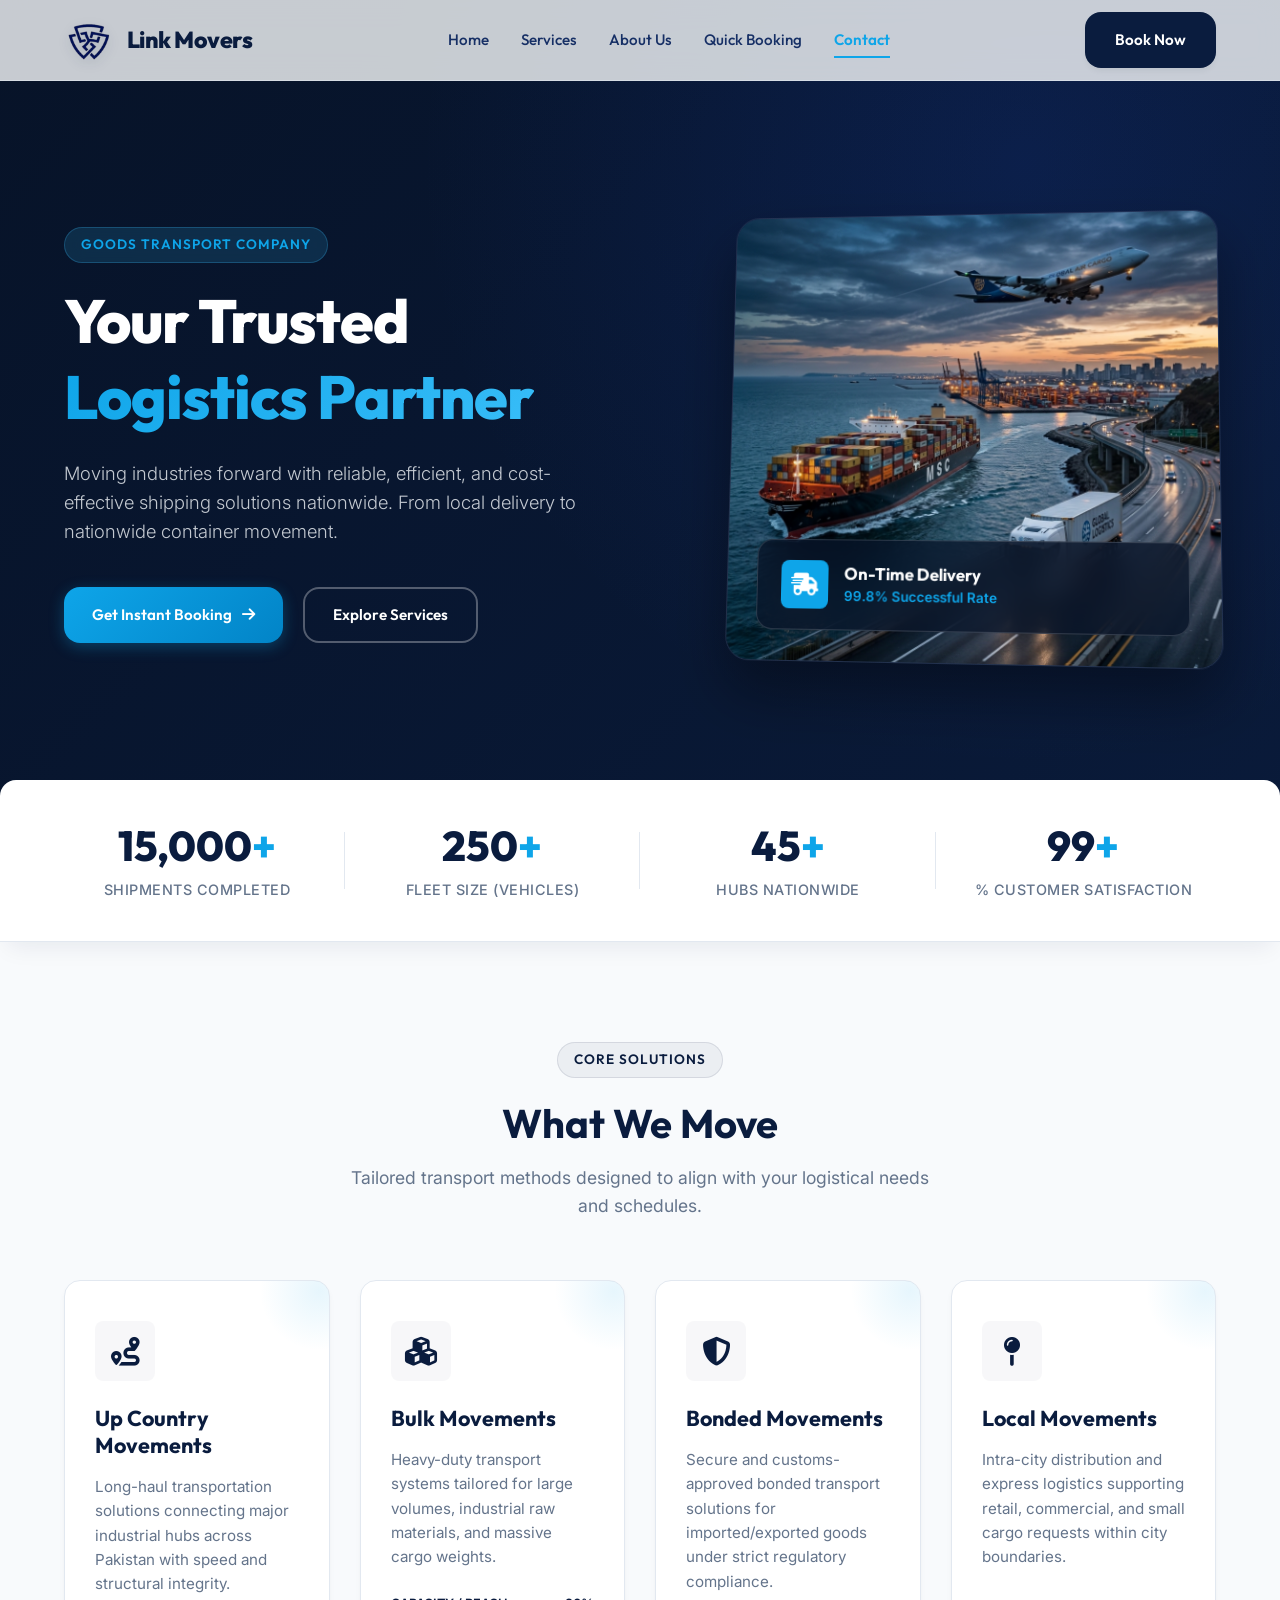
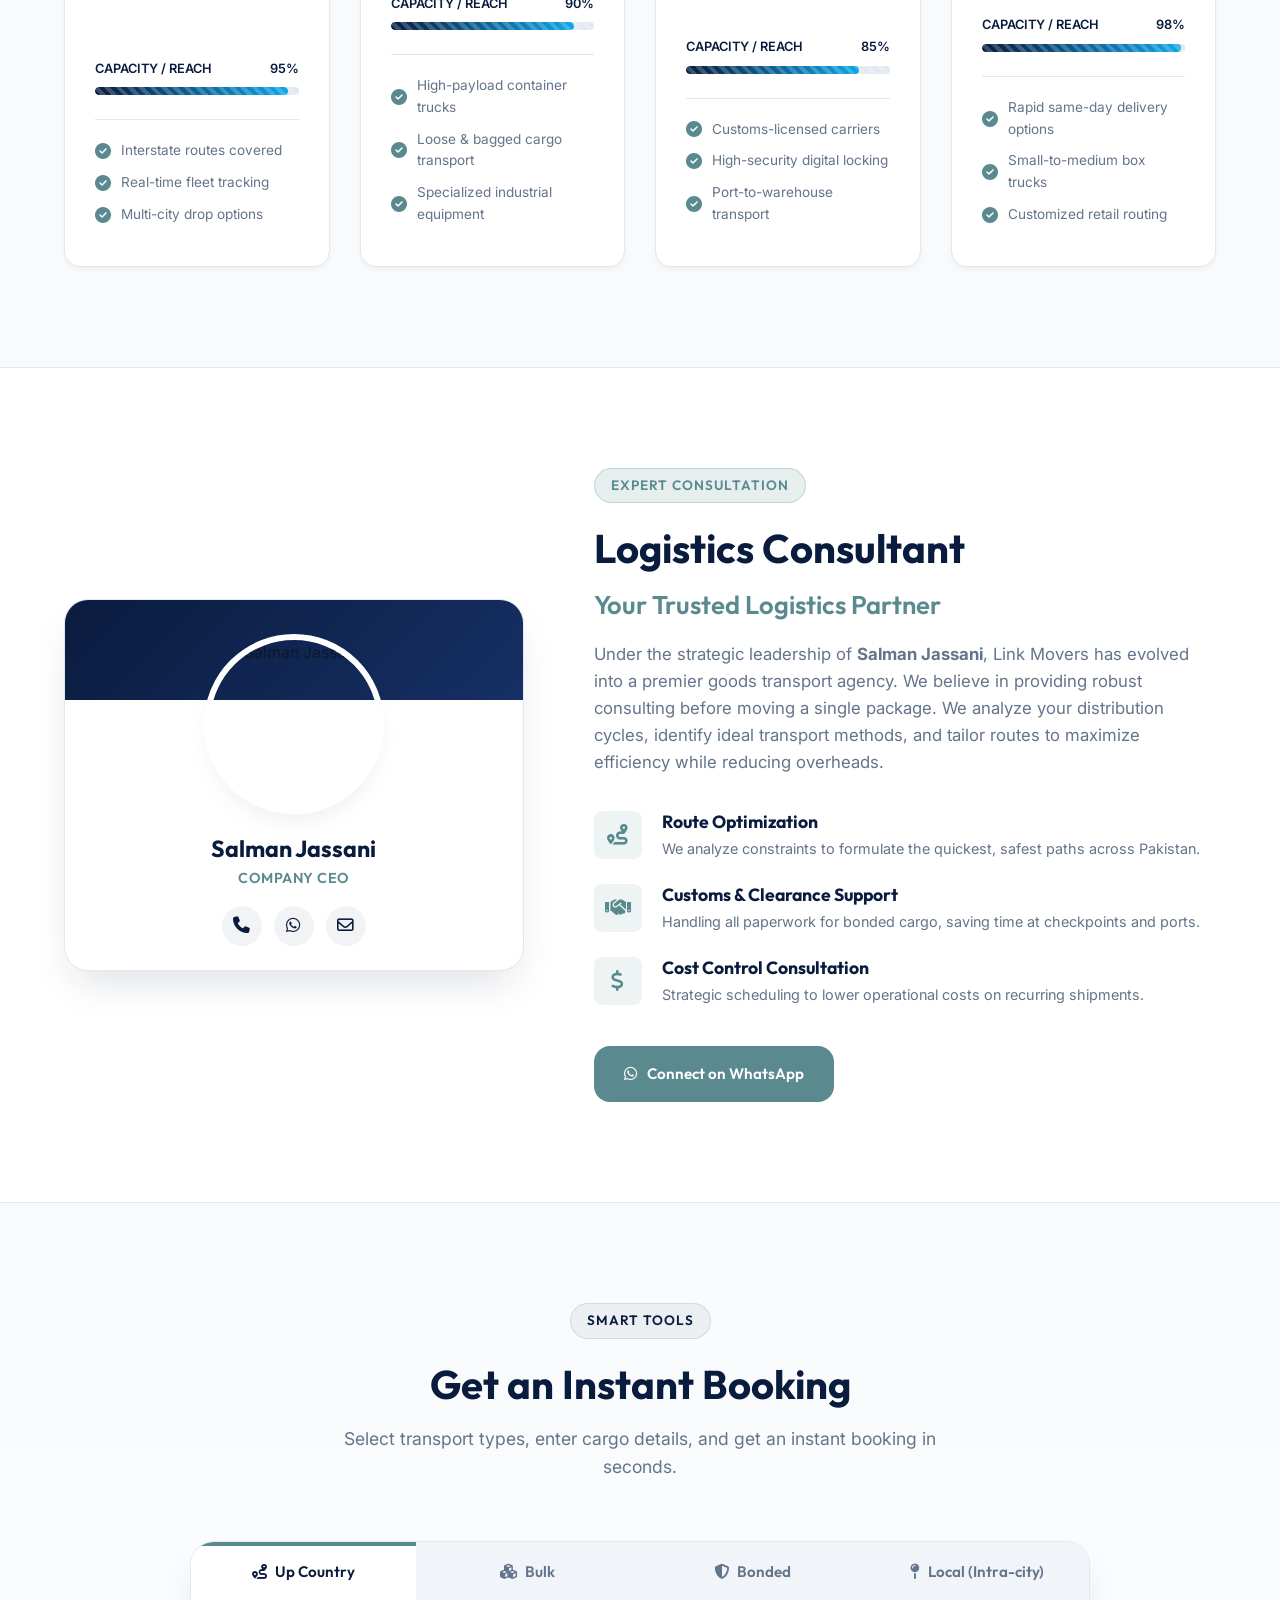
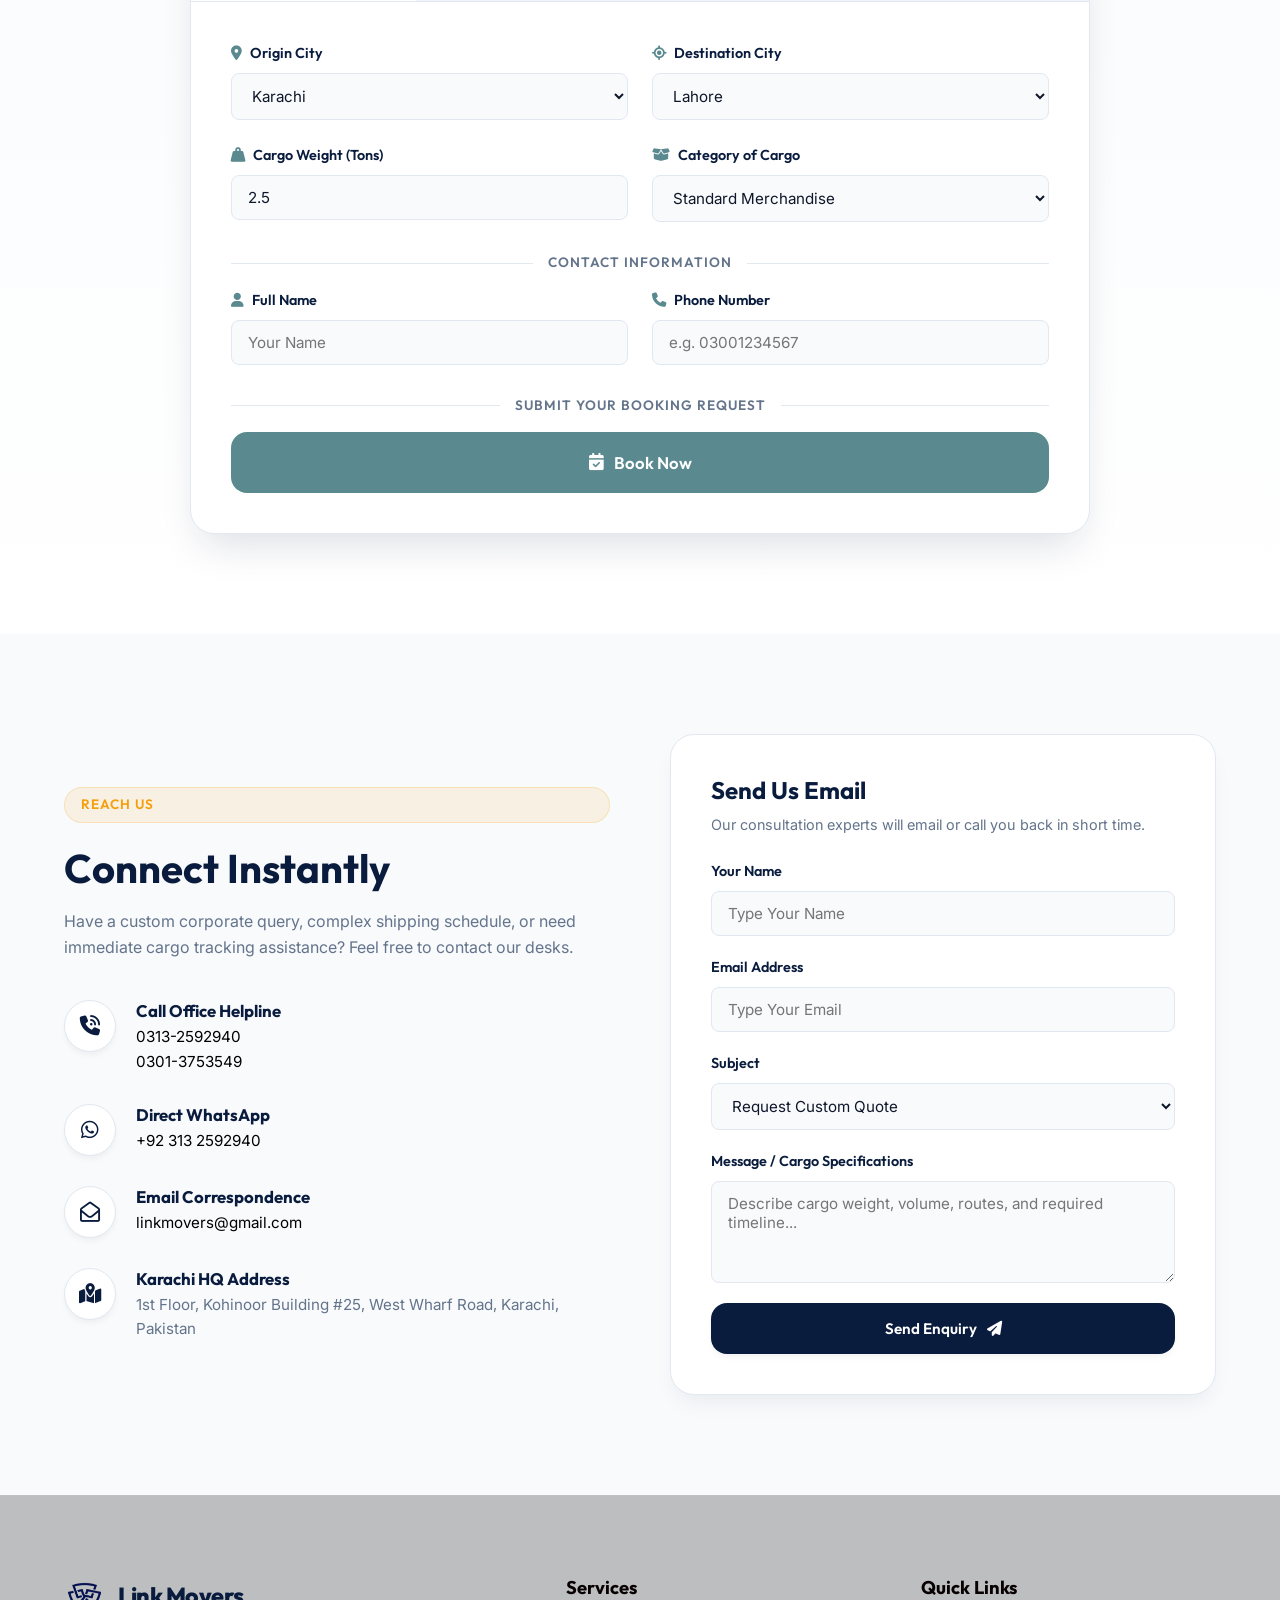
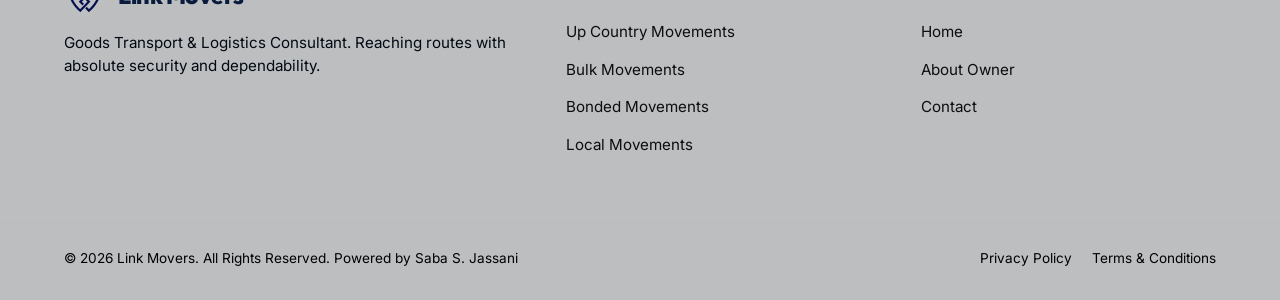
==== commit 872af5b9: "Update consultation message in contact form" ====
--- a/index.html
+++ b/index.html
@@ -445,7 +445,7 @@
 
           <div class="contact-form-panel">
             <h3>Send Us Email</h3>
-            <p>Our consultation experts will email or call you back inside 2 hours.</p>
+            <p>Our consultation experts will email or call you back in short time.</p>
 
             <form id="contactForm" class="contact-form">
               <div class="form-group">
@@ -540,12 +540,10 @@
         <div class="receipt-box text-left">
           <h4>Booking Request Preview:</h4>
           <div class="receipt-row">
-            <span>Selected Service:</span>
-            <strong id="recService">Up Country Movement</strong>
+            <span>Selected Service:</span><strong id="recService">Up Country Movement</strong>
           </div>
           <div class="receipt-row">
-            <span>Route:</span>
-            <strong id="recRoute">Karachi to Lahore</strong>
+            <span>Route:</span><strong id="recRoute">Karachi to Lahore</strong>
           </div>
           <div class="receipt-row">
             <span>Cargo Weight:</span>
